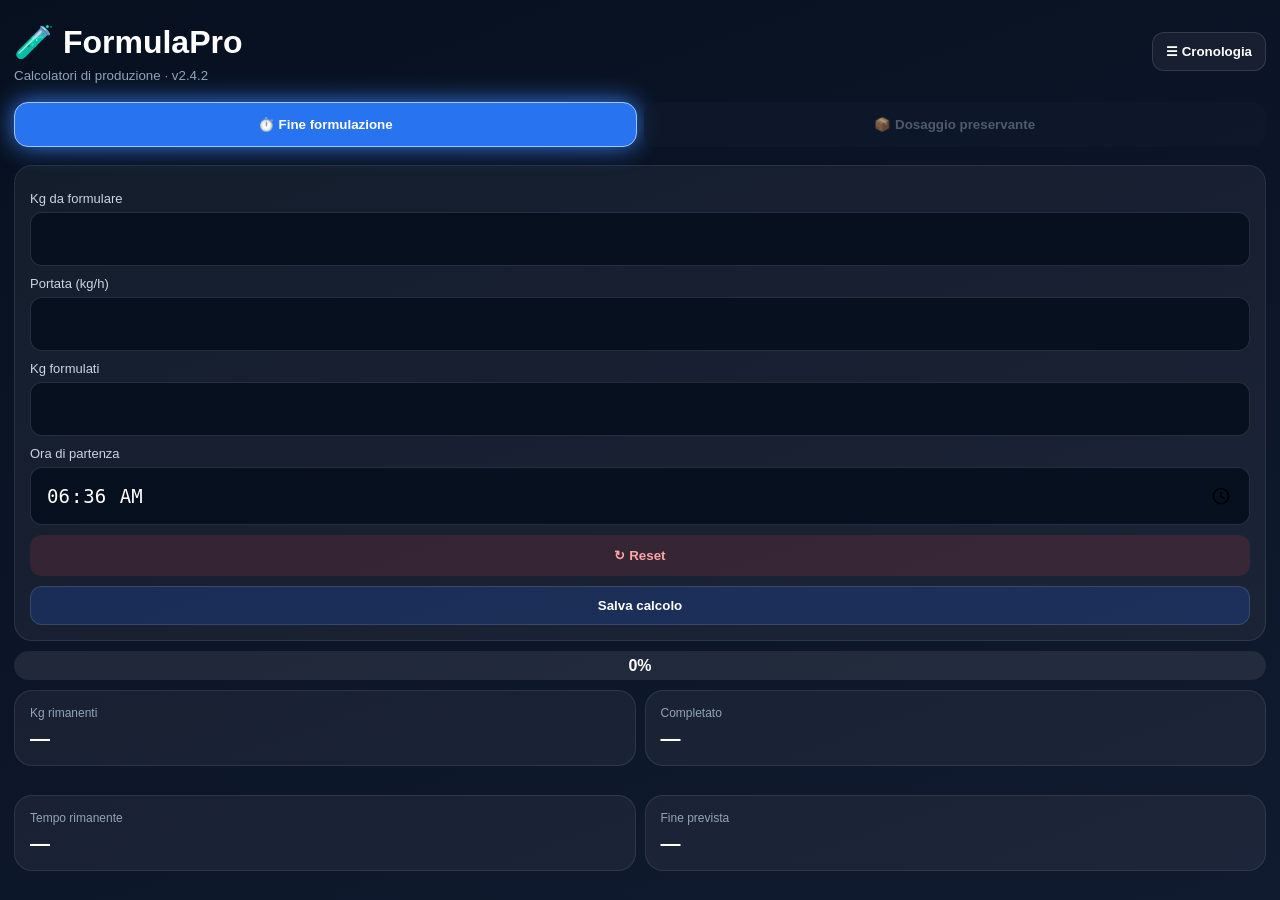
==== index 2.html @ ed264cfc "Add files via upload" ====
<!doctype html><html lang="it"><head><meta charset="utf-8"><meta name="viewport" content="width=device-width,initial-scale=1,viewport-fit=cover"><meta name="apple-mobile-web-app-capable" content="yes"><meta name="apple-mobile-web-app-status-bar-style" content="black-translucent"><meta name="theme-color" content="#07101f"><title>FormulaPro v2.4.2</title><style>
*{box-sizing:border-box}body{margin:0;background:linear-gradient(160deg,#07101f,#111b30);color:white;font-family:Arial}.app{min-height:100vh;padding:calc(18px + env(safe-area-inset-top)) 14px calc(18px + env(safe-area-inset-bottom))}h1{margin:5px 0}small{color:#94a3b8}.tabs{display:grid;grid-template-columns:1fr 1fr;gap:7px;margin:18px 0}.tab{padding:14px 5px;border-radius:14px;border:1px solid transparent;background:#101a2d;color:#718096;font-weight:bold;opacity:.65}.tab.on{opacity:1;color:white;background:#2874f0;border-color:#9ac7ff;box-shadow:0 0 25px #3b82f6,0 7px 18px #0008}.page{display:none}.page.on{display:block}.box,.card{background:#ffffff0d;border:1px solid #ffffff16;border-radius:18px;padding:15px;margin:10px 0}label{display:block;color:#cbd5e1;font-size:13px;margin:10px 0}input{width:100%;padding:15px;margin-top:6px;border-radius:12px;border:1px solid #ffffff20;background:#07101f;color:white;font-size:19px}.reset{width:100%;padding:13px;border:0;border-radius:12px;background:#ef444422;color:#fca5a5;font-weight:bold}.grid{display:grid;grid-template-columns:1fr 1fr;gap:9px}.card span{display:block;color:#94a3b8;font-size:12px}.card b{display:block;font-size:20px;margin-top:7px}.prog{height:29px;background:#ffffff15;border-radius:15px;overflow:hidden;position:relative}.prog i{display:block;height:100%;width:0;background:linear-gradient(90deg,#2563eb,#38bdf8)}.prog b{position:absolute;inset:0;text-align:center;padding:6px}
.topbar{display:flex;justify-content:space-between;align-items:center}.historyBtn,.saveBtn{border:1px solid #ffffff20;border-radius:12px;background:#ffffff0d;color:white;font-weight:bold;padding:11px 13px}.saveBtn{width:100%;margin-top:10px;background:#2563eb33}.overlay{display:none;position:fixed;inset:0;background:#0008;z-index:9}.overlay.on{display:block}.drawer{position:fixed;z-index:10;top:0;right:-92%;width:88%;max-width:390px;height:100%;overflow:auto;background:#0b1425;padding:calc(18px + env(safe-area-inset-top)) 14px 20px;transition:.25s;box-shadow:-10px 0 30px #0008}.drawer.on{right:0}.drawerHead{display:flex;align-items:center;justify-content:space-between}.drawerHead button,.deleteAll,.del{border:0;border-radius:10px;padding:9px;background:#ef444422;color:#fca5a5}.histItem{background:#ffffff0d;border:1px solid #ffffff16;border-radius:15px;padding:13px;margin:10px 0}.histItem small{display:block;margin-bottom:7px}.histItem p{margin:4px 0;font-size:13px;color:#cbd5e1}.del{float:right}</style><link rel="apple-touch-icon" href="icon-180.png"><link rel="icon" type="image/png" sizes="192x192" href="icon-192.png"><link rel="manifest" href="manifest.json"></head><body><main class="app"><div class="topbar"><div><h1>🧪 FormulaPro</h1><small>Calcolatori di produzione · v2.4.2</small></div><button class="historyBtn" onclick="openHistory()">☰ Cronologia</button></div><div class="tabs"><button class="tab on" onclick="tab('f',this)">⏱️ Fine formulazione</button><button class="tab" onclick="tab('d',this)">📦 Dosaggio preservante</button></div>
<section id="d" class="page"><div class="box"><label>Kg formulati<input id="kf" type="number"></label><label>Kg ogni 1000<input id="km" type="number"></label><label>Kg aggiunti<input id="ka" type="number"></label><button class="reset" onclick="resetD()">↻ Reset</button><button class="saveBtn" onclick="saveD()">Salva calcolo</button></div><div class="grid"><div class="card"><span>Kg da aggiungere</span><b id="r1">—</b></div><div class="card"><span>Percentuale</span><b id="r2">—</b></div><div class="card"><span>Kg / 1000 reali</span><b id="r3">—</b></div></div></section>
<section id="f" class="page on"><div class="box"><label>Kg da formulare<input id="kt" type="number"></label><label>Portata (kg/h)<input id="po" type="number"></label><label>Kg formulati<input id="fa" type="number"></label><label>Ora di partenza<input id="ora" type="time"></label><button class="reset" onclick="resetF()">↻ Reset</button><button class="saveBtn" onclick="saveF()">Salva calcolo</button></div><div class="prog"><i id="bar"></i><b id="bt">0%</b></div><div class="grid"><div class="card"><span>Kg rimanenti</span><b id="rr">—</b></div><div class="card"><span>Completato</span><b id="pc">—</b></div><div class="card"><span>Tempo rimanente</span><b id="tr">—</b></div><div class="card"><span>Fine prevista</span><b id="fp">—</b></div></div></section></main><div id="ov" class="overlay" onclick="closeHistory()"></div><aside id="drawer" class="drawer"><div class="drawerHead"><h2>Cronologia</h2><button onclick="closeHistory()">✕</button></div><div id="history"></div><button class="deleteAll" onclick="clearHistory()">Cancella tutta la cronologia</button></aside>
<script>
const $=x=>document.getElementById(x),v=x=>parseFloat($(x).value),fmt=(x,d=2)=>x.toLocaleString('it-IT',{minimumFractionDigits:d,maximumFractionDigits:d});
function tab(id,b){document.querySelectorAll('.page,.tab').forEach(x=>x.classList.remove('on'));$(id).classList.add('on');b.classList.add('on')}
function fineLavorativa(inizio,minuti){let d=new Date(inizio),resto=minuti;while(resto>0){let g=d.getDay(),h=d.getHours();if(g===0||(g===6&&h>=6)||(g===1&&h<6)){let giorni=g===6?2:g===0?1:0;d.setDate(d.getDate()+giorni);d.setHours(6,0,0,0);continue}let stop=new Date(d);if(g===5){stop.setDate(stop.getDate()+1);stop.setHours(6,0,0,0)}else if(g===6&&h<6){stop.setHours(6,0,0,0)}else{stop=new Date(d.getTime()+resto*60000)}let disp=Math.floor((stop-d)/60000);if(resto<=disp){d=new Date(d.getTime()+resto*60000);resto=0}else{d=stop;resto-=disp}}return d}
function calc(){let f=v('kf'),m=v('km'),a=v('ka');r1.textContent=f>0&&!isNaN(m)?fmt(f*m/1000)+' kg':'—';r2.textContent=f>0&&!isNaN(a)?fmt(a/f*100,3)+' %':'—';r3.textContent=f>0&&!isNaN(a)?fmt(a/f*1000)+' kg':'—';let t=v('kt'),p=v('po'),q=v('fa');if(t>0&&p>0){q=isNaN(q)?0:q;let r=Math.max(0,t-q),min=Math.round(r/p*60),per=Math.max(0,Math.min(100,q/t*100)),e=fineLavorativa(startDate(),min);rr.textContent=fmt(r)+' kg';pc.textContent=fmt(per,1)+' %';tr.textContent=Math.floor(min/60)+' h '+min%60+' min';fp.textContent=e.toLocaleDateString('it-IT')+' · '+e.toLocaleTimeString('it-IT',{hour:'2-digit',minute:'2-digit'});bar.style.width=per+'%';bt.textContent=fmt(per,0)+'%'}}
document.querySelectorAll('input').forEach(x=>x.oninput=calc);$('ora').addEventListener('change',function(){if(!this.value){setNow();calc()}});function resetD(){['kf','km','ka'].forEach(x=>$(x).value='');calc()}function resetF(){['kt','po','fa'].forEach(x=>$(x).value='');rr.textContent='—';pc.textContent='—';tr.textContent='—';fp.textContent='—';bar.style.width='0%';bt.textContent='0%'}

function setNow(){let d=new Date();ora.value=String(d.getHours()).padStart(2,'0')+':'+String(d.getMinutes()).padStart(2,'0')}
function startDate(){let d=new Date(),x=ora.value;if(x){let z=x.split(':');d.setHours(+z[0],+z[1],0,0)}return d}
function openHistory(){$('drawer').classList.add('on');$('ov').classList.add('on');renderHistory()} function closeHistory(){$('drawer').classList.remove('on');$('ov').classList.remove('on')}
function getHistory(){return JSON.parse(localStorage.getItem('formulaProHistory')||'[]')} function putHistory(h){localStorage.setItem('formulaProHistory',JSON.stringify(h));renderHistory()}
function addHistory(x){let h=getHistory();h.unshift(x);putHistory(h);openHistory()}
function saveF(){if(!(v('kt')>0&&v('po')>0))return alert('Inserisci i dati del calcolo');addHistory({type:'Fine formulazione',date:new Date().toLocaleString('it-IT'),rows:['Kg da formulare: '+fmt(v('kt')),'Portata: '+fmt(v('po'))+' kg/h','Kg formulati: '+fmt(isNaN(v('fa'))?0:v('fa')),'Ora di partenza: '+ora.value,'Fine prevista: '+fp.textContent]})}
function saveD(){if(!(v('kf')>0&&v('km')>=0))return alert('Inserisci i dati del calcolo');addHistory({type:'Dosaggio preservante',date:new Date().toLocaleString('it-IT'),rows:['Kg formulati: '+fmt(v('kf')),'Dosaggio: '+fmt(v('km'))+' kg/1000','Kg da aggiungere: '+r1.textContent,'Kg aggiunti: '+(isNaN(v('ka'))?'—':fmt(v('ka'))+' kg')]})}
function renderHistory(){let h=getHistory();$('history').innerHTML=h.length?h.map((x,i)=>'<div class="histItem"><button class="del" onclick="delHistory('+i+')">Elimina</button><small>'+x.date+'</small><b>'+x.type+'</b>'+x.rows.map(r=>'<p>'+r+'</p>').join('')+'</div>').join(''):'<p style="color:#94a3b8">Nessun calcolo salvato.</p>'}
function delHistory(i){let h=getHistory();h.splice(i,1);putHistory(h)} function clearHistory(){if(confirm('Cancellare tutta la cronologia?'))putHistory([])}
setNow();calc();
</script></body></html>
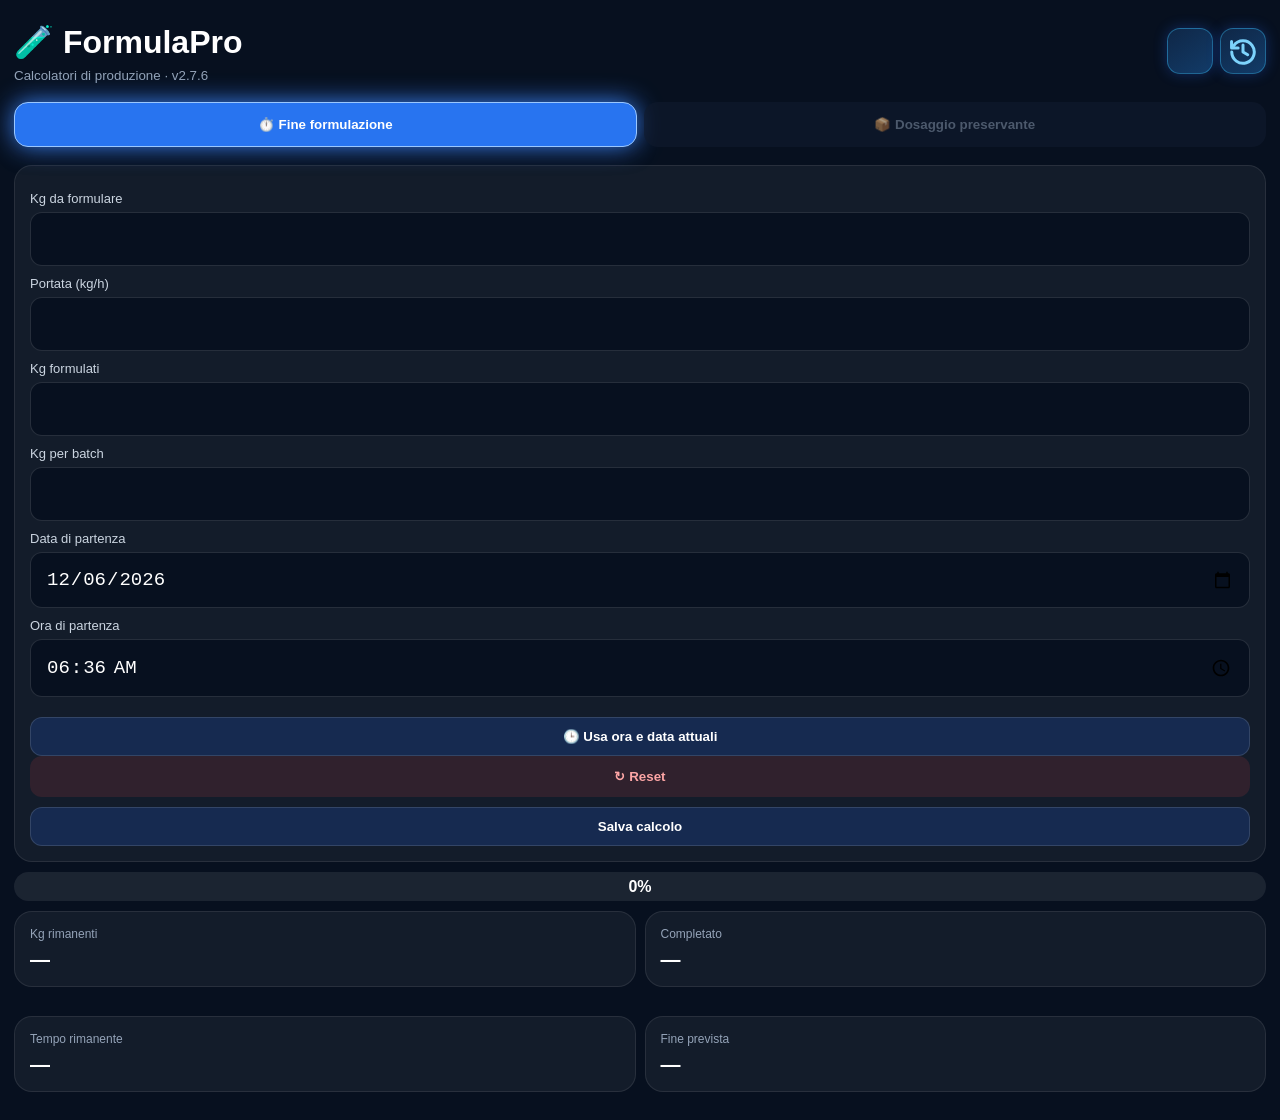
==== commit 7b171ffa: "Add files via upload" ====
--- a/index 2.html
+++ b/index 2.html
@@ -1,23 +1,141 @@
-<!doctype html><html lang="it"><head><meta charset="utf-8"><meta name="viewport" content="width=device-width,initial-scale=1,viewport-fit=cover"><meta name="apple-mobile-web-app-capable" content="yes"><meta name="apple-mobile-web-app-status-bar-style" content="black-translucent"><meta name="theme-color" content="#07101f"><title>FormulaPro v2.4.2</title><style>
+<!doctype html><html lang="it"><head><meta name="theme-color" content="#07101f"><meta name="apple-mobile-web-app-capable" content="yes"><meta name="apple-mobile-web-app-status-bar-style" content="black-translucent"><style>html,body{background:#07101f!important}html{min-height:100%}
+/* Correzione campi data e ora su iPhone */
+label{min-width:0!important;max-width:100%!important}
+input[type="date"],input[type="time"]{display:block!important;width:100%!important;min-width:0!important;max-width:100%!important;box-sizing:border-box!important;margin-left:0!important;margin-right:0!important;-webkit-appearance:none;appearance:none}
+
+/* Feedback visivo evidente al tocco */
+button,input,select{-webkit-tap-highlight-color:transparent}
+button.touchFx{
+  transform:scale(.94)!important;
+  filter:brightness(1.35)!important;
+  box-shadow:0 0 18px #38bdf899!important;
+  transition:transform .06s,filter .06s,box-shadow .06s!important;
+}
+input.touchFx,select.touchFx{
+  border-color:#38bdf8!important;
+  box-shadow:0 0 0 2px #38bdf855,0 0 16px #38bdf877!important;
+  background:#0b1b33!important;
+  transition:border-color .08s,box-shadow .08s,background .08s!important;
+}
+</style><meta charset="utf-8"><meta name="viewport" content="width=device-width,initial-scale=1,viewport-fit=cover"><meta name="apple-mobile-web-app-capable" content="yes"><meta name="apple-mobile-web-app-status-bar-style" content="black-translucent"><meta name="theme-color" content="#07101f"><title>FormulaPro v2.7.6</title><style>
 *{box-sizing:border-box}body{margin:0;background:linear-gradient(160deg,#07101f,#111b30);color:white;font-family:Arial}.app{min-height:100vh;padding:calc(18px + env(safe-area-inset-top)) 14px calc(18px + env(safe-area-inset-bottom))}h1{margin:5px 0}small{color:#94a3b8}.tabs{display:grid;grid-template-columns:1fr 1fr;gap:7px;margin:18px 0}.tab{padding:14px 5px;border-radius:14px;border:1px solid transparent;background:#101a2d;color:#718096;font-weight:bold;opacity:.65}.tab.on{opacity:1;color:white;background:#2874f0;border-color:#9ac7ff;box-shadow:0 0 25px #3b82f6,0 7px 18px #0008}.page{display:none}.page.on{display:block}.box,.card{background:#ffffff0d;border:1px solid #ffffff16;border-radius:18px;padding:15px;margin:10px 0}label{display:block;color:#cbd5e1;font-size:13px;margin:10px 0}input{width:100%;padding:15px;margin-top:6px;border-radius:12px;border:1px solid #ffffff20;background:#07101f;color:white;font-size:19px}.reset{width:100%;padding:13px;border:0;border-radius:12px;background:#ef444422;color:#fca5a5;font-weight:bold}.grid{display:grid;grid-template-columns:1fr 1fr;gap:9px}.card span{display:block;color:#94a3b8;font-size:12px}.card b{display:block;font-size:20px;margin-top:7px}.prog{height:29px;background:#ffffff15;border-radius:15px;overflow:hidden;position:relative}.prog i{display:block;height:100%;width:0;background:linear-gradient(90deg,#2563eb,#38bdf8)}.prog b{position:absolute;inset:0;text-align:center;padding:6px}
-.topbar{display:flex;justify-content:space-between;align-items:center}.historyBtn,.saveBtn{border:1px solid #ffffff20;border-radius:12px;background:#ffffff0d;color:white;font-weight:bold;padding:11px 13px}.saveBtn{width:100%;margin-top:10px;background:#2563eb33}.overlay{display:none;position:fixed;inset:0;background:#0008;z-index:9}.overlay.on{display:block}.drawer{position:fixed;z-index:10;top:0;right:-92%;width:88%;max-width:390px;height:100%;overflow:auto;background:#0b1425;padding:calc(18px + env(safe-area-inset-top)) 14px 20px;transition:.25s;box-shadow:-10px 0 30px #0008}.drawer.on{right:0}.drawerHead{display:flex;align-items:center;justify-content:space-between}.drawerHead button,.deleteAll,.del{border:0;border-radius:10px;padding:9px;background:#ef444422;color:#fca5a5}.histItem{background:#ffffff0d;border:1px solid #ffffff16;border-radius:15px;padding:13px;margin:10px 0}.histItem small{display:block;margin-bottom:7px}.histItem p{margin:4px 0;font-size:13px;color:#cbd5e1}.del{float:right}</style><link rel="apple-touch-icon" href="icon-180.png"><link rel="icon" type="image/png" sizes="192x192" href="icon-192.png"><link rel="manifest" href="manifest.json"></head><body><main class="app"><div class="topbar"><div><h1>🧪 FormulaPro</h1><small>Calcolatori di produzione · v2.4.2</small></div><button class="historyBtn" onclick="openHistory()">☰ Cronologia</button></div><div class="tabs"><button class="tab on" onclick="tab('f',this)">⏱️ Fine formulazione</button><button class="tab" onclick="tab('d',this)">📦 Dosaggio preservante</button></div>
+.topbar{display:flex;justify-content:space-between;align-items:center}.historyBtn,.saveBtn{border:1px solid #ffffff20;border-radius:12px;background:#ffffff0d;color:white;font-weight:bold;padding:11px 13px}.saveBtn{width:100%;margin-top:10px;background:#2563eb33}.overlay{display:none;position:fixed;inset:0;background:#0008;z-index:9}.overlay.on{display:block}.drawer{position:fixed;z-index:10;top:0;right:-92%;width:88%;max-width:390px;height:100%;overflow:auto;background:#0b1425;padding:calc(18px + env(safe-area-inset-top)) 14px 20px;transition:.25s;box-shadow:-10px 0 30px #0008}.drawer.on{right:0}.drawerHead{display:flex;align-items:center;justify-content:space-between}.drawerHead button,.deleteAll,.del{border:0;border-radius:10px;padding:9px;background:#ef444422;color:#fca5a5}.histItem{background:#ffffff0d;border:1px solid #ffffff16;border-radius:15px;padding:13px;margin:10px 0}.histItem small{display:block;margin-bottom:7px}.histItem p{margin:4px 0;font-size:13px;color:#cbd5e1}.del{float:right}
+.calcBtn{width:46px;height:46px;border:1px solid #38bdf866;border-radius:13px;background:linear-gradient(145deg,#0f2747,#123b68);padding:7px;display:grid;grid-template-columns:repeat(3,1fr);gap:3px;box-shadow:0 0 14px #2563eb55}.calcBtn i{border-radius:3px;background:#60a5fa}.calcBtn i:nth-child(3n){background:#e2e8f0}.actions{display:flex;gap:7px}.cm{display:none;position:fixed;inset:0;z-index:20;background:#000c;align-items:center;justify-content:center;padding:16px}.cm.on{display:flex}.cal{width:min(380px,100%);background:linear-gradient(160deg,#0a1426,#101f38);border:1px solid #38bdf844;border-radius:22px;padding:16px;box-shadow:0 20px 60px #000}.ch{display:flex;justify-content:space-between;align-items:center}.ch h2{margin:4px 0 12px}.ch button{background:#ffffff12;color:white;border:1px solid #ffffff18;border-radius:10px;padding:9px 12px}.screen{background:#061224;border:1px solid #38bdf844;border-radius:15px;padding:12px;margin-bottom:14px;min-height:100px;text-align:right;overflow:hidden}.expr{height:27px;color:#7dd3fc;font-size:18px;white-space:nowrap;overflow-x:auto}.result{font-size:38px;font-weight:bold;margin-top:8px;white-space:nowrap;overflow-x:auto}.keys{display:grid;grid-template-columns:repeat(4,1fr);gap:9px}.keys button{height:55px;border:1px solid #ffffff12;border-radius:13px;font-size:21px;font-weight:bold;background:#1e293b;color:white;box-shadow:0 4px 10px #0005}.keys button:active{transform:scale(.96);filter:brightness(1.3)}.keys .op{background:#123f70;color:#7dd3fc;border-color:#38bdf866}.keys .op.active{background:#38bdf8;color:#061224;box-shadow:0 0 18px #38bdf8}.keys .clear{background:#7f1d2d;color:#fecdd3}.keys .util{background:#334155;color:#e2e8f0}.keys .equal{background:linear-gradient(135deg,#2563eb,#38bdf8);color:white;grid-row:span 2;height:auto}.keys .zero{grid-column:span 2}
+
+html,body,button,.tab,.historyBtn,.saveBtn,.reset,.calcBtn,.keys button{-webkit-touch-callout:none}
+body{touch-action:manipulation}
+
+.historyIconBtn{width:46px!important;height:46px!important;min-width:46px!important;padding:0!important;border:1px solid #38bdf866!important;border-radius:13px!important;background:linear-gradient(145deg,#0f2747,#123b68)!important;box-shadow:0 0 14px #2563eb55!important;display:flex!important;align-items:center!important;justify-content:center!important}
+.historySvg{width:30px;height:30px;color:#7dd3fc;display:block}
+.useResultBtn{width:100%;margin-top:12px;padding:14px;border:1px solid #7dd3fc88;border-radius:13px;background:linear-gradient(135deg,#2563eb,#38bdf8);color:white;font-size:16px;font-weight:bold}
+.pickMsg{display:none;position:fixed;left:50%;bottom:calc(24px + env(safe-area-inset-bottom));transform:translateX(-50%);z-index:30;width:calc(100% - 32px);max-width:390px;padding:14px;text-align:center;border:1px solid #7dd3fc88;border-radius:14px;background:#123b68;color:white;font-weight:bold;box-shadow:0 8px 30px #000a}
+.pickMsg.on{display:block}
+.pickMsg button{margin-top:10px;padding:9px 22px;border:1px solid #ffffff55;border-radius:10px;background:#ffffff18;color:white;font-weight:bold;font-size:15px}
+input.pickTarget{outline:2px solid #38bdf8;box-shadow:0 0 15px #38bdf888}
+
+html,body{
+  width:100%;
+  max-width:100%;
+  overflow-x:hidden!important;
+  overscroll-behavior-x:none;
+}
+body{
+  position:relative;
+  touch-action:pan-y;
+  overscroll-behavior-y:none;
+}
+*{max-width:100%;box-sizing:border-box}
+
+/* Correzione campi data e ora su iPhone */
+label{min-width:0!important;max-width:100%!important}
+input[type="date"],input[type="time"]{display:block!important;width:100%!important;min-width:0!important;max-width:100%!important;box-sizing:border-box!important;margin-left:0!important;margin-right:0!important;-webkit-appearance:none;appearance:none}
+
+/* Feedback visivo evidente al tocco */
+button,input,select{-webkit-tap-highlight-color:transparent}
+button.touchFx{
+  transform:scale(.94)!important;
+  filter:brightness(1.35)!important;
+  box-shadow:0 0 18px #38bdf899!important;
+  transition:transform .06s,filter .06s,box-shadow .06s!important;
+}
+input.touchFx,select.touchFx{
+  border-color:#38bdf8!important;
+  box-shadow:0 0 0 2px #38bdf855,0 0 16px #38bdf877!important;
+  background:#0b1b33!important;
+  transition:border-color .08s,box-shadow .08s,background .08s!important;
+}
+</style><link rel="apple-touch-icon" href="icon-180.png"><link rel="icon" type="image/png" sizes="192x192" href="icon-192.png"><link rel="manifest" href="manifest.json"></head><body><main class="app"><div class="topbar"><div><h1>🧪 FormulaPro</h1><small>Calcolatori di produzione · v2.7.6</small></div><div class="actions"><button class="calcBtn" onclick="openCalc()" aria-label="Calcolatrice"><i></i><i></i><i></i><i></i><i></i><i></i><i></i><i></i><i></i></button><button class="historyBtn historyIconBtn" onclick="openHistory()" aria-label="Cronologia"><svg class="historySvg" viewBox="0 0 32 32" aria-hidden="true">
+<path d="M6.2 10.2A12 12 0 1 1 4 17" fill="none" stroke="currentColor" stroke-width="3.2" stroke-linecap="round"/>
+<path d="M3.8 5.8v7h7" fill="none" stroke="currentColor" stroke-width="3.2" stroke-linecap="round" stroke-linejoin="round"/>
+<path d="M16 9.5V17l5 3" fill="none" stroke="currentColor" stroke-width="3.2" stroke-linecap="round" stroke-linejoin="round"/>
+</svg></button></div></div><div class="tabs"><button class="tab on" onclick="tab('f',this)">⏱️ Fine formulazione</button><button class="tab" onclick="tab('d',this)">📦 Dosaggio preservante</button></div>
 <section id="d" class="page"><div class="box"><label>Kg formulati<input id="kf" type="number"></label><label>Kg ogni 1000<input id="km" type="number"></label><label>Kg aggiunti<input id="ka" type="number"></label><button class="reset" onclick="resetD()">↻ Reset</button><button class="saveBtn" onclick="saveD()">Salva calcolo</button></div><div class="grid"><div class="card"><span>Kg da aggiungere</span><b id="r1">—</b></div><div class="card"><span>Percentuale</span><b id="r2">—</b></div><div class="card"><span>Kg / 1000 reali</span><b id="r3">—</b></div></div></section>
-<section id="f" class="page on"><div class="box"><label>Kg da formulare<input id="kt" type="number"></label><label>Portata (kg/h)<input id="po" type="number"></label><label>Kg formulati<input id="fa" type="number"></label><label>Ora di partenza<input id="ora" type="time"></label><button class="reset" onclick="resetF()">↻ Reset</button><button class="saveBtn" onclick="saveF()">Salva calcolo</button></div><div class="prog"><i id="bar"></i><b id="bt">0%</b></div><div class="grid"><div class="card"><span>Kg rimanenti</span><b id="rr">—</b></div><div class="card"><span>Completato</span><b id="pc">—</b></div><div class="card"><span>Tempo rimanente</span><b id="tr">—</b></div><div class="card"><span>Fine prevista</span><b id="fp">—</b></div></div></section></main><div id="ov" class="overlay" onclick="closeHistory()"></div><aside id="drawer" class="drawer"><div class="drawerHead"><h2>Cronologia</h2><button onclick="closeHistory()">✕</button></div><div id="history"></div><button class="deleteAll" onclick="clearHistory()">Cancella tutta la cronologia</button></aside>
-<script>
+<section id="f" class="page on"><div class="box"><label>Kg da formulare<input id="kt" type="number"></label><label>Portata (kg/h)<input id="po" type="number"></label><label>Kg formulati<input id="fa" type="number"></label><label>Kg per batch<input id="kb" type="number"></label><label>Data di partenza<input id="dataPartenza" type="date"></label><label>Ora di partenza<input id="ora" type="time"></label><button class="saveBtn" type="button" onclick="useCurrentTime()">🕒 Usa ora e data attuali</button><button class="reset" onclick="resetF()">↻ Reset</button><button class="saveBtn" onclick="saveF()">Salva calcolo</button></div><div class="prog"><i id="bar"></i><b id="bt">0%</b></div><div class="grid"><div class="card"><span>Kg rimanenti</span><b id="rr">—</b></div><div class="card"><span>Completato</span><b id="pc">—</b></div><div class="card"><span>Tempo rimanente</span><b id="tr">—</b></div><div class="card"><span>Fine prevista</span><b id="fp">—</b></div></div></section></main><div id="ov" class="overlay" onclick="closeHistory()"></div><aside id="drawer" class="drawer"><div class="drawerHead"><h2>Cronologia</h2><button onclick="closeHistory()">✕</button></div><div id="history"></div><button class="deleteAll" onclick="clearHistory()">Cancella tutta la cronologia</button></aside>
+<div id="cm" class="cm"><div class="cal"><div class="ch"><h2>Calcolatrice</h2><button onclick="closeCalc()">✕</button></div><div class="screen"><div id="expr" class="expr"></div><div id="result" class="result">0</div></div><div class="keys"><button class="clear" onclick="cl()">C</button><button class="util" onclick="bk()">⌫</button><button class="util" onclick="pct()">%</button><button class="op" data-op="/" onclick="opr('/')">÷</button><button onclick="dg('7')">7</button><button onclick="dg('8')">8</button><button onclick="dg('9')">9</button><button class="op" data-op="*" onclick="opr('*')">×</button><button onclick="dg('4')">4</button><button onclick="dg('5')">5</button><button onclick="dg('6')">6</button><button class="op" data-op="-" onclick="opr('-')">−</button><button onclick="dg('1')">1</button><button onclick="dg('2')">2</button><button onclick="dg('3')">3</button><button class="op" data-op="+" onclick="opr('+')">+</button><button class="zero" onclick="dg('0')">0</button><button onclick="dg('.')">,</button><button class="equal" onclick="eq()">=</button></div><button class="useResultBtn" onclick="useResult()">Usa risultato</button></div></div><div id="pickMsg" class="pickMsg"><div>Tocca il campo in cui inserire il risultato</div><button type="button" onclick="cancelUseResult()">Annulla</button></div><script>
 const $=x=>document.getElementById(x),v=x=>parseFloat($(x).value),fmt=(x,d=2)=>x.toLocaleString('it-IT',{minimumFractionDigits:d,maximumFractionDigits:d});
 function tab(id,b){document.querySelectorAll('.page,.tab').forEach(x=>x.classList.remove('on'));$(id).classList.add('on');b.classList.add('on')}
 function fineLavorativa(inizio,minuti){let d=new Date(inizio),resto=minuti;while(resto>0){let g=d.getDay(),h=d.getHours();if(g===0||(g===6&&h>=6)||(g===1&&h<6)){let giorni=g===6?2:g===0?1:0;d.setDate(d.getDate()+giorni);d.setHours(6,0,0,0);continue}let stop=new Date(d);if(g===5){stop.setDate(stop.getDate()+1);stop.setHours(6,0,0,0)}else if(g===6&&h<6){stop.setHours(6,0,0,0)}else{stop=new Date(d.getTime()+resto*60000)}let disp=Math.floor((stop-d)/60000);if(resto<=disp){d=new Date(d.getTime()+resto*60000);resto=0}else{d=stop;resto-=disp}}return d}
 function calc(){let f=v('kf'),m=v('km'),a=v('ka');r1.textContent=f>0&&!isNaN(m)?fmt(f*m/1000)+' kg':'—';r2.textContent=f>0&&!isNaN(a)?fmt(a/f*100,3)+' %':'—';r3.textContent=f>0&&!isNaN(a)?fmt(a/f*1000)+' kg':'—';let t=v('kt'),p=v('po'),q=v('fa');if(t>0&&p>0){q=isNaN(q)?0:q;let r=Math.max(0,t-q),min=Math.round(r/p*60),per=Math.max(0,Math.min(100,q/t*100)),e=fineLavorativa(startDate(),min);rr.textContent=fmt(r)+' kg';pc.textContent=fmt(per,1)+' %';tr.textContent=Math.floor(min/60)+' h '+min%60+' min';fp.textContent=e.toLocaleDateString('it-IT')+' · '+e.toLocaleTimeString('it-IT',{hour:'2-digit',minute:'2-digit'});bar.style.width=per+'%';bt.textContent=fmt(per,0)+'%'}}
-document.querySelectorAll('input').forEach(x=>x.oninput=calc);$('ora').addEventListener('change',function(){if(!this.value){setNow();calc()}});function resetD(){['kf','km','ka'].forEach(x=>$(x).value='');calc()}function resetF(){['kt','po','fa'].forEach(x=>$(x).value='');rr.textContent='—';pc.textContent='—';tr.textContent='—';fp.textContent='—';bar.style.width='0%';bt.textContent='0%'}
+document.querySelectorAll('input').forEach(x=>x.oninput=calc);function resetD(){['kf','km','ka'].forEach(x=>$(x).value='');calc()}function resetF(){['kt','po','fa'].forEach(x=>$(x).value='');rr.textContent='—';pc.textContent='—';tr.textContent='—';fp.textContent='—';bar.style.width='0%';bt.textContent='0%'}
 
-function setNow(){let d=new Date();ora.value=String(d.getHours()).padStart(2,'0')+':'+String(d.getMinutes()).padStart(2,'0')}
-function startDate(){let d=new Date(),x=ora.value;if(x){let z=x.split(':');d.setHours(+z[0],+z[1],0,0)}return d}
+function setNow(){let d=new Date();dataPartenza.value=d.getFullYear()+'-'+String(d.getMonth()+1).padStart(2,'0')+'-'+String(d.getDate()).padStart(2,'0');ora.value=String(d.getHours()).padStart(2,'0')+':'+String(d.getMinutes()).padStart(2,'0')}
+function useCurrentTime(){setNow();calc()}
+function startDate(){let ds=dataPartenza.value,x=ora.value,d=ds?new Date(ds+'T00:00:00'):new Date();if(x){let z=x.split(':');d.setHours(+z[0],+z[1],0,0)}return d}
 function openHistory(){$('drawer').classList.add('on');$('ov').classList.add('on');renderHistory()} function closeHistory(){$('drawer').classList.remove('on');$('ov').classList.remove('on')}
 function getHistory(){return JSON.parse(localStorage.getItem('formulaProHistory')||'[]')} function putHistory(h){localStorage.setItem('formulaProHistory',JSON.stringify(h));renderHistory()}
 function addHistory(x){let h=getHistory();h.unshift(x);putHistory(h);openHistory()}
-function saveF(){if(!(v('kt')>0&&v('po')>0))return alert('Inserisci i dati del calcolo');addHistory({type:'Fine formulazione',date:new Date().toLocaleString('it-IT'),rows:['Kg da formulare: '+fmt(v('kt')),'Portata: '+fmt(v('po'))+' kg/h','Kg formulati: '+fmt(isNaN(v('fa'))?0:v('fa')),'Ora di partenza: '+ora.value,'Fine prevista: '+fp.textContent]})}
+function saveF(){if(!(v('kt')>0&&v('po')>0))return alert('Inserisci i dati del calcolo');addHistory({type:'Fine formulazione',date:new Date().toLocaleString('it-IT'),rows:['Kg da formulare: '+fmt(v('kt')),'Portata: '+fmt(v('po'))+' kg/h','Kg formulati: '+fmt(isNaN(v('fa'))?0:v('fa')),'Kg per batch: '+(isNaN(v('kb'))?'—':fmt(v('kb'))+' kg'),'Data di partenza: '+(dataPartenza.value?new Date(dataPartenza.value+'T00:00:00').toLocaleDateString('it-IT'):'—'),'Ora di partenza: '+ora.value,'Fine prevista: '+fp.textContent]})}
 function saveD(){if(!(v('kf')>0&&v('km')>=0))return alert('Inserisci i dati del calcolo');addHistory({type:'Dosaggio preservante',date:new Date().toLocaleString('it-IT'),rows:['Kg formulati: '+fmt(v('kf')),'Dosaggio: '+fmt(v('km'))+' kg/1000','Kg da aggiungere: '+r1.textContent,'Kg aggiunti: '+(isNaN(v('ka'))?'—':fmt(v('ka'))+' kg')]})}
 function renderHistory(){let h=getHistory();$('history').innerHTML=h.length?h.map((x,i)=>'<div class="histItem"><button class="del" onclick="delHistory('+i+')">Elimina</button><small>'+x.date+'</small><b>'+x.type+'</b>'+x.rows.map(r=>'<p>'+r+'</p>').join('')+'</div>').join(''):'<p style="color:#94a3b8">Nessun calcolo salvato.</p>'}
 function delHistory(i){let h=getHistory();h.splice(i,1);putHistory(h)} function clearHistory(){if(confirm('Cancellare tutta la cronologia?'))putHistory([])}
+let cv='0',aa=null,oo=null,nw=true,ex='';
+const sym=x=>x==='/'?'÷':x==='*'?'×':x==='-'?'−':'+';
+function sh(){result.textContent=cv.replace('.',',');expr.textContent=ex;document.querySelectorAll('.keys .op').forEach(b=>b.classList.toggle('active',b.dataset.op===oo))}
+function openCalc(){cm.classList.add('on');sh()}function closeCalc(){cm.classList.remove('on')}
+function dg(x){if(nw){cv=x==='.'?'0.':x;nw=false}else if(x!=='.'||!cv.includes('.'))cv+=x;if(oo)ex=String(aa).replace('.',',')+' '+sym(oo)+' '+cv.replace('.',',');sh()}
+function cl(){cv='0';aa=null;oo=null;nw=true;ex='';sh()}
+function bk(){if(nw)return;cv=cv.length>1?cv.slice(0,-1):'0';if(oo)ex=String(aa).replace('.',',')+' '+sym(oo)+' '+cv.replace('.',',');sh()}
+function pct(){cv=String(parseFloat(cv)/100);if(oo)ex=String(aa).replace('.',',')+' '+sym(oo)+' '+cv.replace('.',',');sh()}
+function run(){let b=parseFloat(cv);if(oo==='+')aa+=b;if(oo==='-')aa-=b;if(oo==='*')aa*=b;if(oo==='/')aa=b===0?0:aa/b;cv=String(aa)}
+function opr(x){if(oo&&!nw)run();else aa=parseFloat(cv);oo=x;nw=true;ex=String(aa).replace('.',',')+' '+sym(x);sh()}
+function eq(){if(oo&&!nw){let old=ex;run();ex=old+' =';oo=null;nw=true;sh()}}
+let resultToInsert=null;
+function useResult(){
+  resultToInsert=parseFloat(cv);
+  if(!isFinite(resultToInsert))return;
+  closeCalc();
+  pickMsg.classList.add('on');
+  document.querySelectorAll('input[type="number"]').forEach(x=>x.classList.add('pickTarget'));
+}
+function cancelUseResult(){
+  resultToInsert=null;
+  pickMsg.classList.remove('on');
+  document.querySelectorAll('input.pickTarget').forEach(x=>x.classList.remove('pickTarget'));
+}
+document.addEventListener('click',function(e){
+  if(resultToInsert===null)return;
+  if(e.target.matches('input[type="number"]')){
+    e.target.value=String(resultToInsert).replace('.',',');
+    e.target.classList.remove('pickTarget');
+    document.querySelectorAll('input.pickTarget').forEach(x=>x.classList.remove('pickTarget'));
+    pickMsg.classList.remove('on');
+    resultToInsert=null;
+    calc();
+  }
+},true);
+
+document.addEventListener('pointerdown',function(e){
+  const el=e.target.closest('button,input,select');
+  if(!el)return;
+  el.classList.add('touchFx');
+  setTimeout(()=>el.classList.remove('touchFx'),160);
+},{passive:true});
+let lastTouchEnd=0;
+document.addEventListener('touchend',function(e){
+  const now=Date.now();
+  if(now-lastTouchEnd<=300)e.preventDefault();
+  lastTouchEnd=now;
+},{passive:false});
+document.addEventListener('gesturestart',function(e){e.preventDefault()},{passive:false});
 setNow();calc();
 </script></body></html>
